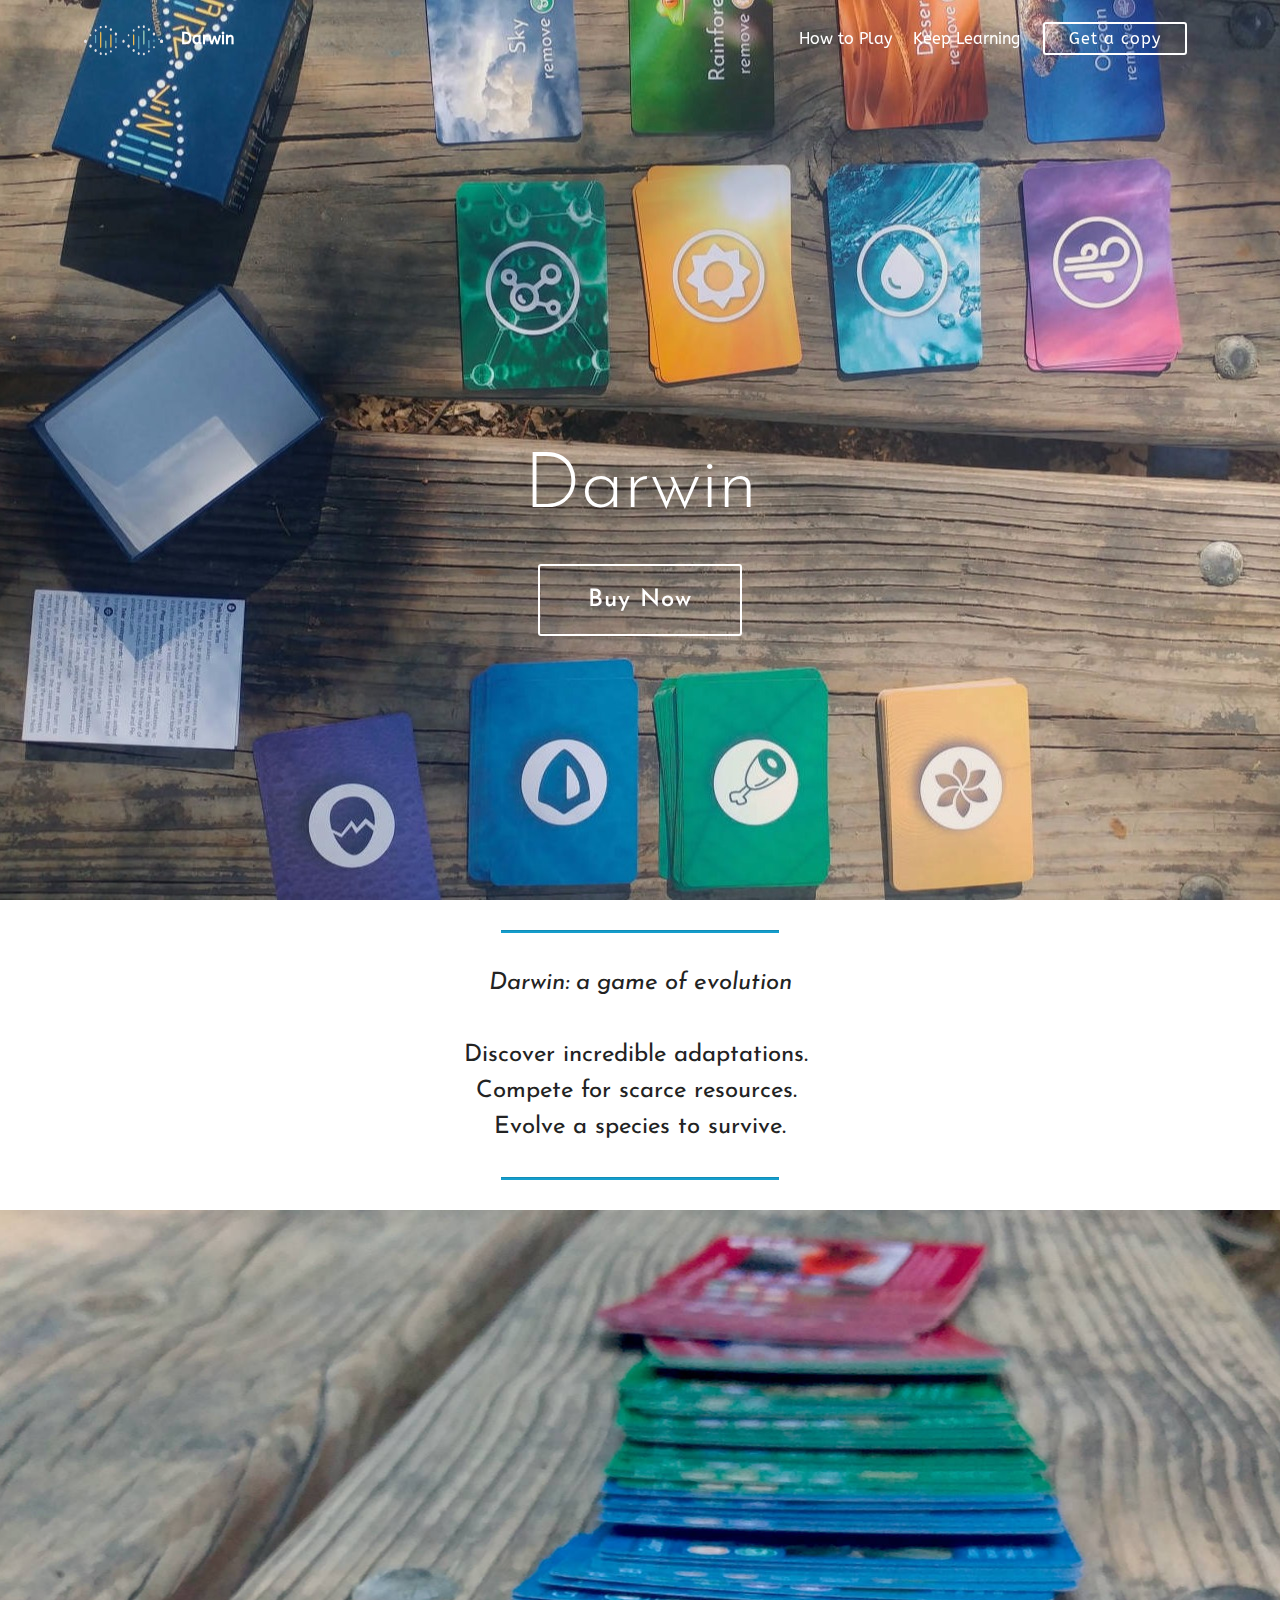
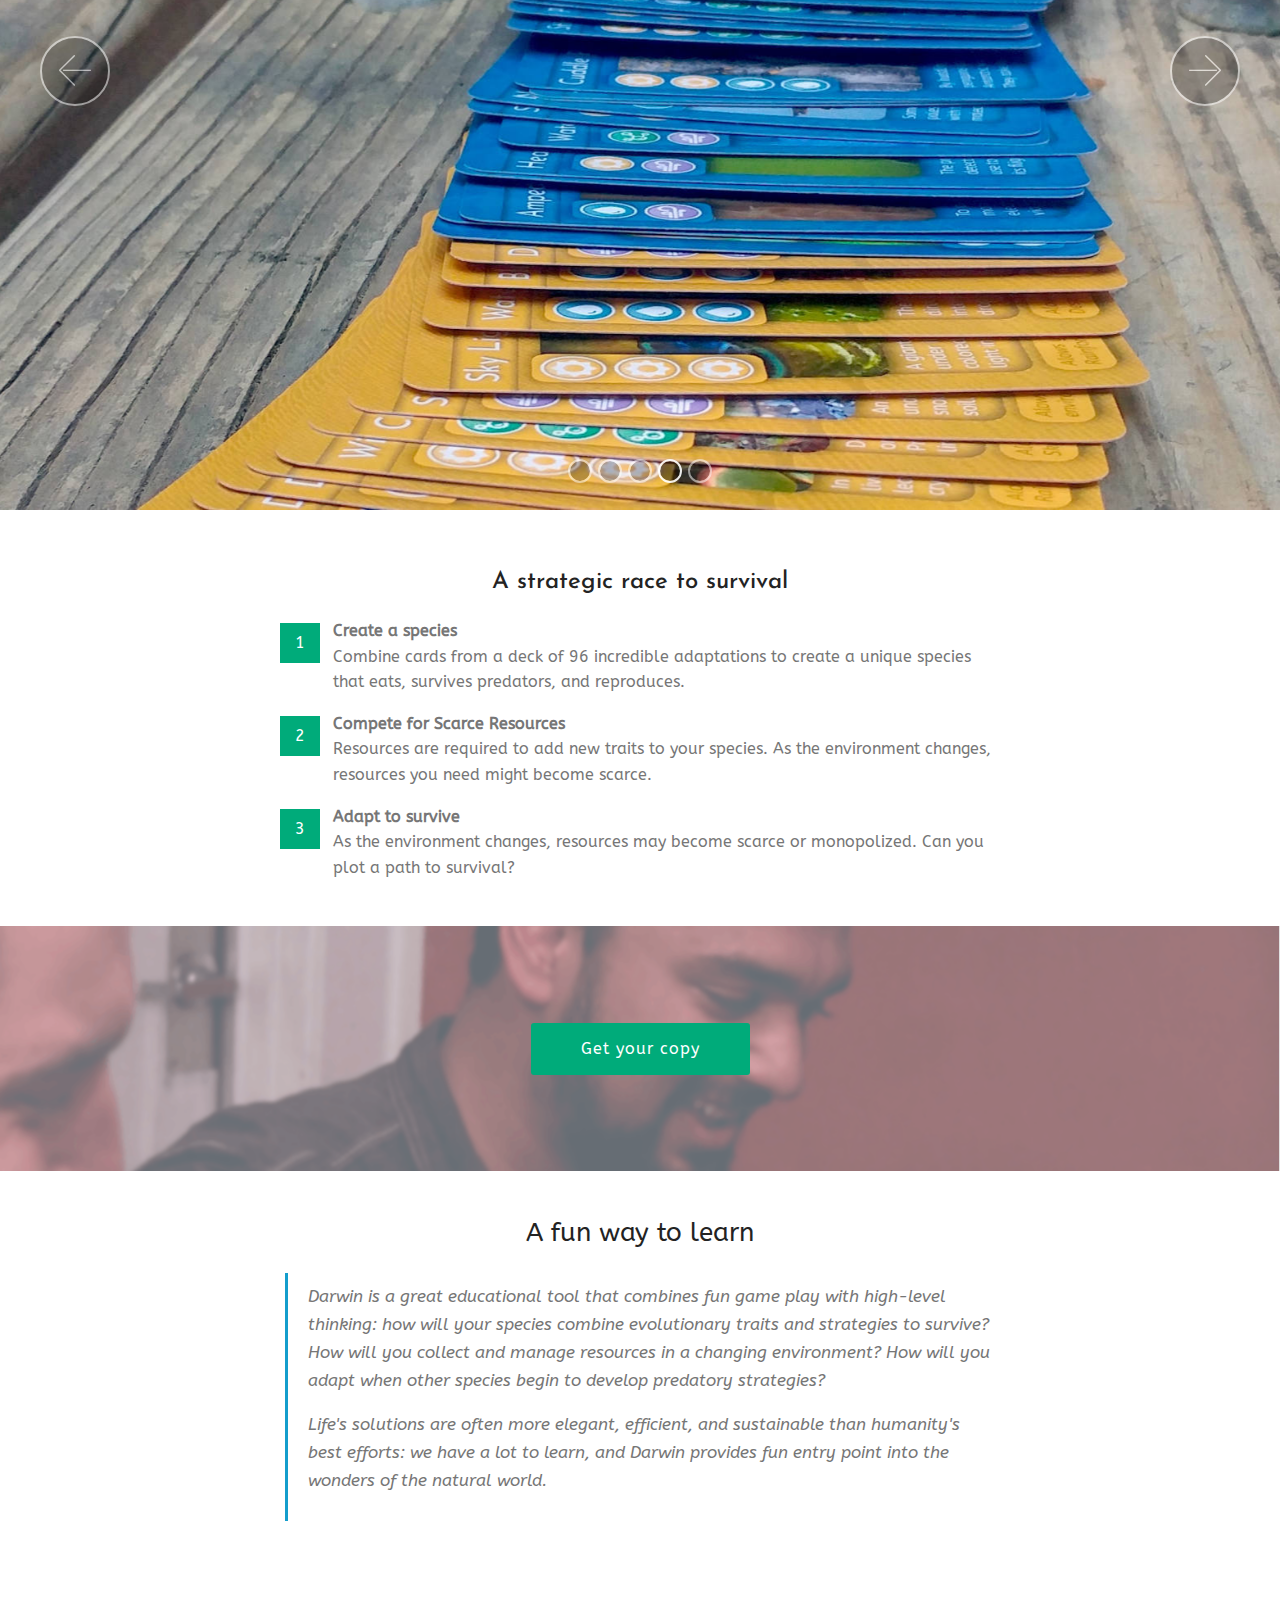
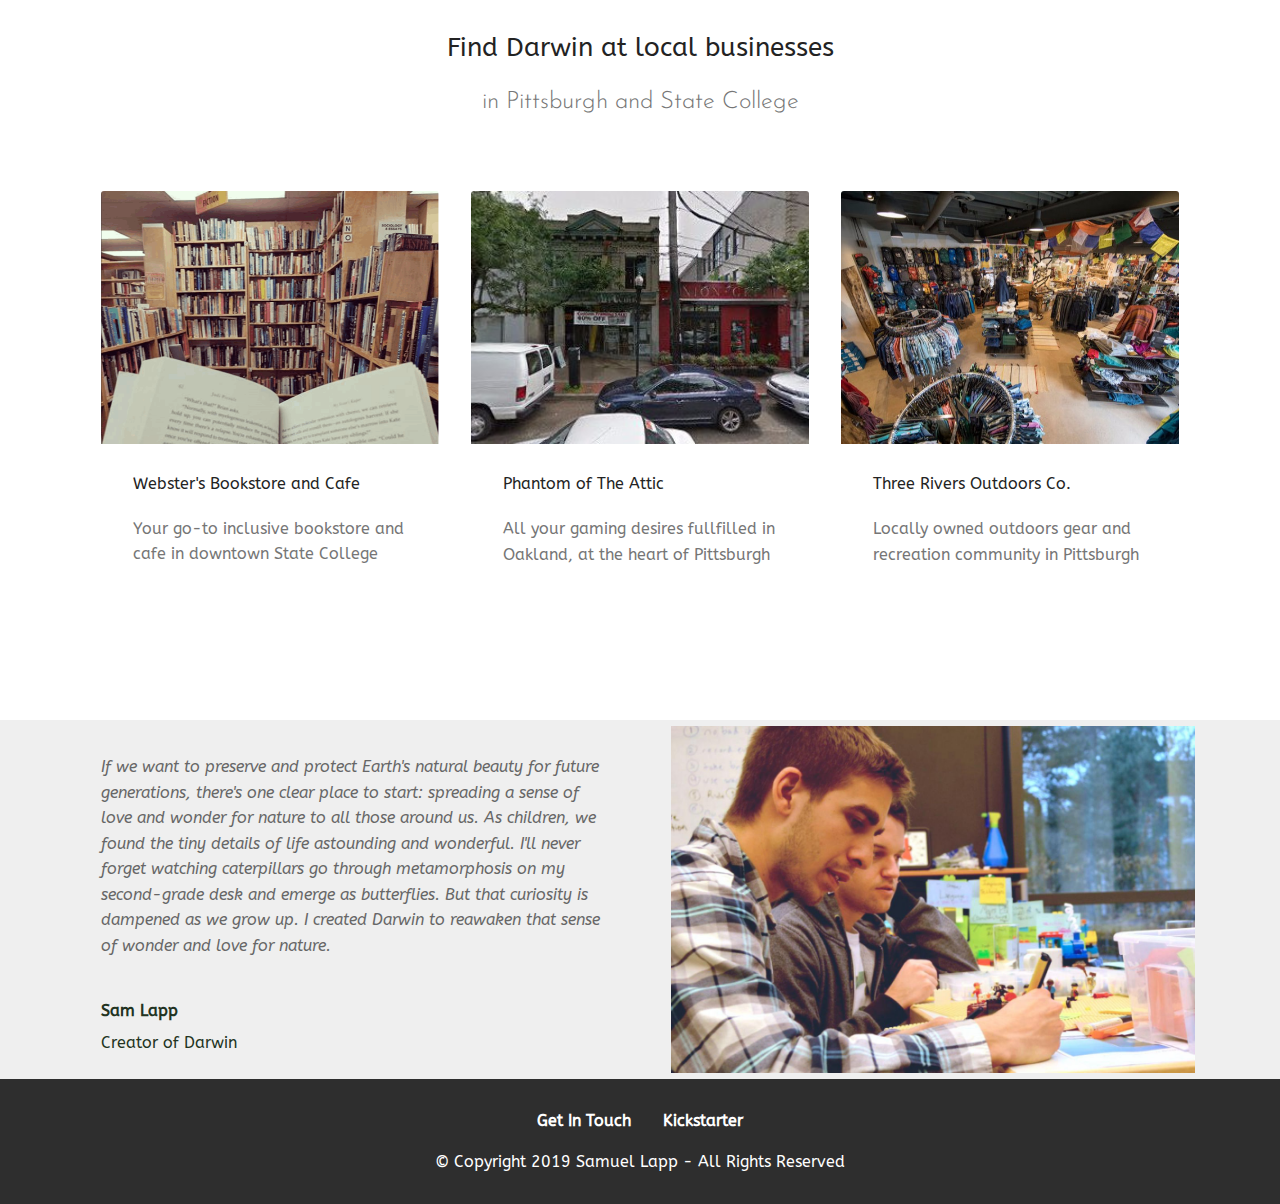
==== index.html @ a4b55a41 "first commit" ====
<!DOCTYPE html>
<html  >
<head>
  <!-- Site made with Mobirise Website Builder v4.10.10, https://mobirise.com -->
  <meta charset="UTF-8">
  <meta http-equiv="X-UA-Compatible" content="IE=edge">
  <meta name="generator" content="Mobirise v4.10.10, mobirise.com">
  <meta name="viewport" content="width=device-width, initial-scale=1, minimum-scale=1">
  <link rel="shortcut icon" href="assets/images/icon.svg" type="image/x-icon">
  <meta name="description" content="">
  
  <title>Home</title>
  <link rel="preload" as="style" href="assets/web/assets/mobirise-icons/mobirise-icons.css">
<link rel="stylesheet" href="assets/web/assets/mobirise-icons/mobirise-icons.css">
  <link rel="preload" as="style" href="assets/bootstrap/css/bootstrap.min.css">
<link rel="stylesheet" href="assets/bootstrap/css/bootstrap.min.css">
  <link rel="preload" as="style" href="assets/bootstrap/css/bootstrap-grid.min.css">
<link rel="stylesheet" href="assets/bootstrap/css/bootstrap-grid.min.css">
  <link rel="preload" as="style" href="assets/bootstrap/css/bootstrap-reboot.min.css">
<link rel="stylesheet" href="assets/bootstrap/css/bootstrap-reboot.min.css">
  <link rel="stylesheet" href="assets/socicon/css/styles.css">
  <link rel="stylesheet" href="assets/dropdown/css/style.css">
  <link rel="stylesheet" href="assets/tether/tether.min.css">
  <link rel="stylesheet" href="assets/theme/css/style.css">
  <link href="assets/fonts/style.css" rel="stylesheet">
  <link rel="preload" as="style" href="assets/mobirise/css/mbr-additional.css"><link rel="stylesheet" href="assets/mobirise/css/mbr-additional.css" type="text/css">
  
  
  
</head>
<body>
  <section class="menu cid-qTkzRZLJNu" once="menu" id="menu1-0">

    

    <nav class="navbar navbar-expand beta-menu navbar-dropdown align-items-center navbar-fixed-top navbar-toggleable-sm bg-color transparent">
        <button class="navbar-toggler navbar-toggler-right" type="button" data-toggle="collapse" data-target="#navbarSupportedContent" aria-controls="navbarSupportedContent" aria-expanded="false" aria-label="Toggle navigation">
            <div class="hamburger">
                <span></span>
                <span></span>
                <span></span>
                <span></span>
            </div>
        </button>
        <div class="menu-logo">
            <div class="navbar-brand">
                <span class="navbar-logo">
                    <a href="https://mobirise.com">
                         <img src="assets/images/icon.svg" alt="Mobirise" title="" style="height: 3.8rem;">
                    </a>
                </span>
                <span class="navbar-caption-wrap"><a class="navbar-caption text-white display-4" href="index.html">
                        Darwin</a></span>
            </div>
        </div>
        <div class="collapse navbar-collapse" id="navbarSupportedContent">
            <ul class="navbar-nav nav-dropdown" data-app-modern-menu="true"><li class="nav-item"><a class="nav-link link text-white display-4" href="page1.html">How to Play</a></li><li class="nav-item">
                    <a class="nav-link link text-white display-4" href="http://bit.ly/Darwin-Game-Sources" target="_blank">
                        
                        Keep Learning</a>
                </li></ul>
            <div class="navbar-buttons mbr-section-btn"><a class="btn btn-sm btn-white-outline display-4" href="https://www.etsy.com/listing/736410585/darwin-a-game-of-evolution?ref=shop_home_active_1" target="_blank">
                    Get a copy<br></a></div>
        </div>
    </nav>
</section>

<section class="engine"><a href="https://mobirise.info/f">simple web maker</a></section><section class="cid-qTkA127IK8 mbr-fullscreen mbr-parallax-background" id="header2-1">

    

    

    <div class="container align-center">
        <div class="row justify-content-md-center">
            <div class="mbr-white col-md-10">
                <h1 class="mbr-section-title mbr-bold pb-3 mbr-fonts-style display-1"><span style="font-weight: normal;"><br><br>Darwin</span><br></h1>
                
                
                <div class="mbr-section-btn"><a class="btn btn-md btn-white-outline display-5" href="https://www.etsy.com/listing/736410585/darwin-a-game-of-evolution?ga_order=most_relevant&ga_search_type=all&ga_view_type=gallery&ga_search_query=darwin+game&ref=sr_gallery-1-10&organic_search_click=1" target="_blank">Buy Now</a></div>
            </div>
        </div>
    </div>
    
</section>

<section class="mbr-section article content9 cid-rCab7Bx9Vc" id="content9-4">
    
     

    <div class="container">
        <div class="inner-container" style="width: 100%;">
            <hr class="line" style="width: 25%;">
            <div class="section-text align-center mbr-fonts-style display-5"><em>Darwin: a game of evolution</em><em><br></em><br>Discover incredible adaptations.&nbsp;<br>Compete for scarce resources.&nbsp;<br>Evolve a species to survive.<br></div>
            <hr class="line" style="width: 25%;">
        </div>
        </div>
</section>

<section class="carousel slide cid-rCab40o3jd" data-interval="false" id="slider1-3">

    

    <div class="full-screen"><div class="mbr-slider slide carousel" data-pause="true" data-keyboard="false" data-ride="carousel" data-interval="3000"><ol class="carousel-indicators"><li data-app-prevent-settings="" data-target="#slider1-3" data-slide-to="0"></li><li data-app-prevent-settings="" data-target="#slider1-3" data-slide-to="1"></li><li data-app-prevent-settings="" data-target="#slider1-3" data-slide-to="2"></li><li data-app-prevent-settings="" data-target="#slider1-3" class=" active" data-slide-to="3"></li><li data-app-prevent-settings="" data-target="#slider1-3" data-slide-to="4"></li></ol><div class="carousel-inner" role="listbox"><div class="carousel-item slider-fullscreen-image" data-bg-video-slide="false" style="background-image: url(assets/images/20190607-164548-2000x1125.jpg);"><div class="container container-slide"><div class="image_wrapper"><img src="assets/images/20190607-164548-2000x1125.jpg"><div class="carousel-caption justify-content-center"><div class="col-10 align-right"></div></div></div></div></div><div class="carousel-item slider-fullscreen-image" data-bg-video-slide="false" style="background-image: url(assets/images/editedbox-2000x1125.jpg);"><div class="container container-slide"><div class="image_wrapper"><img src="assets/images/editedbox-2000x1125.jpg"><div class="carousel-caption justify-content-center"><div class="col-10 align-right"></div></div></div></div></div><div class="carousel-item slider-fullscreen-image" data-bg-video-slide="false" style="background-image: url(assets/images/reversedtable-2000x1125.jpg);"><div class="container container-slide"><div class="image_wrapper"><img src="assets/images/reversedtable-2000x1125.jpg"><div class="carousel-caption justify-content-center"><div class="col-10 align-left"></div></div></div></div></div><div class="carousel-item slider-fullscreen-image active" data-bg-video-slide="false" style="background-image: url(assets/images/row-1-2000x1099.jpg);"><div class="container container-slide"><div class="image_wrapper"><img src="assets/images/row-1-2000x1099.jpg"><div class="carousel-caption justify-content-center"><div class="col-10 align-right"></div></div></div></div></div><div class="carousel-item slider-fullscreen-image" data-bg-video-slide="false" style="background-image: url(assets/images/reverstedresources-2000x1125.jpg);"><div class="container container-slide"><div class="image_wrapper"><img src="assets/images/reverstedresources-2000x1125.jpg"><div class="carousel-caption justify-content-center"><div class="col-10 align-center"></div></div></div></div></div></div><a data-app-prevent-settings="" class="carousel-control carousel-control-prev" role="button" data-slide="prev" href="#slider1-3"><span aria-hidden="true" class="mbri-left mbr-iconfont"></span><span class="sr-only">Previous</span></a><a data-app-prevent-settings="" class="carousel-control carousel-control-next" role="button" data-slide="next" href="#slider1-3"><span aria-hidden="true" class="mbri-right mbr-iconfont"></span><span class="sr-only">Next</span></a></div></div>

</section>

<section class="mbr-section content4 cid-rCbZUlKCmL" id="content4-g">

    

    <div class="container">
        <div class="media-container-row">
            <div class="title col-12 col-md-8">
                <h2 class="align-center pb-3 mbr-fonts-style display-5">
                    A strategic race to survival</h2>
                
                
            </div>
        </div>
    </div>
</section>

<section class="mbr-section article content11 cid-rCbXBTTZYj" id="content11-f">
     

    <div class="container">
        <div class="media-container-row">
            <div class="mbr-text counter-container col-12 col-md-8 mbr-fonts-style display-7">
                <ol>
                    <li><strong>Create a species<br></strong>Combine cards from a deck of 96 incredible adaptations to create a unique species that eats, survives predators, and reproduces.</li>
                    <li><strong>Compete for Scarce Resources <br></strong>Resources are required to add new traits to your species. As the environment changes, resources you need might become scarce.</li><li><strong>Adapt to survive<br></strong><span style="font-size: 1rem;">As the environment changes, resources may become scarce or monopolized. Can you plot a path to survival?&nbsp;</span></li>
                </ol>
            </div>
        </div>
    </div>
</section>

<section class="header1 cid-rCcc6chP6n" id="header1-p">

    

    <div class="mbr-overlay" style="opacity: 0.3; background-color: rgb(193, 193, 193);">
    </div>

    <div class="container">
        <div class="row justify-content-md-center">
            <div class="mbr-white col-md-10">
                
                
                
                <div class="mbr-section-btn align-center"><a class="btn btn-md btn-secondary display-4" href="https://www.etsy.com/listing/736410585/darwin-a-game-of-evolution?ref=shop_home_active_1" target="_blank">
                        Get your copy</a></div>
            </div>
        </div>
    </div>

</section>

<section class="header1 cid-rCafoJUZSZ" id="header16-b">

    

    

    <div class="container">
        <div class="row justify-content-md-center">
            <div class="col-md-10 align-center">
                
                <h3 class="mbr-section-subtitle mbr-light pb-3 mbr-fonts-style display-2">
                    A fun way to learn</h3>
                
                
            </div>
        </div>
    </div>

</section>

<section class="mbr-section article content1 cid-rCafkXPW0t" id="content2-a">

     

    <div class="container">
        <div class="media-container-row">
            <div class="mbr-text col-12 col-md-8 mbr-fonts-style display-7">
                <blockquote><p><span style="font-size: 1.09rem;">Darwin is a great educational tool that combines fun game play with high-level thinking: how will your species combine evolutionary traits and strategies to survive? How will you collect and manage resources in a changing environment? How will you adapt when other species begin to develop predatory strategies? </span></p><p><span style="font-size: 1.09rem;">Life's solutions are often more elegant, efficient, and sustainable than humanity's best efforts: we have a lot to learn, and Darwin provides fun entry point into the wonders of the natural world.</span><br></p></blockquote>
            </div>
        </div>
    </div>
</section>

<section class="features18 popup-btn-cards cid-rCbnbFlGf6" id="features18-d">

    

    
    <div class="container">
        <h2 class="mbr-section-title pb-3 align-center mbr-fonts-style display-2">
            Find Darwin at local businesses</h2>
        <h3 class="mbr-section-subtitle display-5 align-center mbr-fonts-style mbr-light">
            in Pittsburgh and State College</h3>
        <div class="media-container-row pt-5 ">
            <div class="card p-3 col-12 col-md-6 col-lg-4">
                <div class="card-wrapper ">
                    <div class="card-img">
                        <div class="mbr-overlay"></div>
                        <div class="mbr-section-btn text-center"><a href="https://www.webstersbooksandcafe.com/" class="btn btn-primary display-4" target="_blank">Visit Website</a></div>
                        <img src="assets/images/home-7-601x600.png" alt="Mobirise" title="">
                    </div>
                    <div class="card-box">
                        <h4 class="card-title mbr-fonts-style display-7">
                            Webster's Bookstore and Cafe</h4>
                        <p class="mbr-text mbr-fonts-style align-left display-7">Your go-to inclusive bookstore and cafe in downtown State College</p>
                    </div>
                </div>
            </div>
            <div class="card p-3 col-12 col-md-6 col-lg-4">
                <div class="card-wrapper">
                    <div class="card-img">
                        <div class="mbr-overlay"></div>
                        <div class="mbr-section-btn text-center"><a href="http://www.pota-oakland.com/" class="btn btn-primary display-4" target="_blank">Visit Website</a></div>
                        <img src="assets/images/cbk-408x240.jpeg" alt="Mobirise" title="">
                    </div>
                    <div class="card-box">
                        <h4 class="card-title mbr-fonts-style display-7">
                            Phantom of The Attic</h4>
                        <p class="mbr-text mbr-fonts-style display-7">All your gaming desires fullfilled in Oakland, at the heart of Pittsburgh</p>
                    </div>
                </div>
            </div>

            <div class="card p-3 col-12 col-md-6 col-lg-4">
                <div class="card-wrapper">
                    <div class="card-img">
                        <div class="mbr-overlay"></div>
                        <div class="mbr-section-btn text-center"><a href="https://3riversoutdoor.com/" class="btn btn-primary display-4" target="_blank">Visit Website</a></div>
                        <img src="assets/images/3riversoutdoorco-oct.2018-12-676x451.jpeg" alt="Mobirise" title="">
                    </div>
                    <div class="card-box">
                        <h4 class="card-title mbr-fonts-style display-7">Three Rivers Outdoors Co.</h4>
                        <p class="mbr-text mbr-fonts-style display-7">
                            Locally owned outdoors gear and recreation community in Pittsburgh</p>
                    </div>
                </div>
            </div>

            
        </div>
    </div>
</section>

<section class="testimonials3 cid-rCabqYJWzo" id="testimonials3-5">

    

    

    <div class="container">
        <div class="media-container-row">
            <div class="media-content px-3 align-self-center mbr-white py-2">
                <p class="mbr-text testimonial-text mbr-fonts-style display-7"><br>If we want to preserve and protect Earth's natural beauty for future generations, there's one clear place to start: spreading a sense of love and wonder for nature to all those around us. As children, we found the tiny details of life astounding and wonderful. I'll never forget watching caterpillars go through metamorphosis on my second-grade desk and emerge as butterflies. But that curiosity is dampened as we grow up. I created Darwin to reawaken that sense of wonder and love for nature.</p>
                <p class="mbr-author-name pt-4 mb-2 mbr-fonts-style display-7">
                   Sam Lapp</p>
                <p class="mbr-author-desc mbr-fonts-style display-7">Creator of Darwin</p>
            </div>

            <div class="mbr-figure pl-lg-5" style="width: 105%;">
              <img src="assets/images/sam2-dt-week-1-1162x770.jpg" alt="" title="">
            </div>
        </div>
    </div>
</section>

<section once="footers" class="cid-rCcgp7VSJg" id="footer7-s">

    

    

    <div class="container">
        <div class="media-container-row align-center mbr-white">
            <div class="row row-links">
                <ul class="foot-menu">
                    
                    
                    
                    
                    
                <li class="foot-menu-item mbr-fonts-style display-7"><a href="mailto:sammlapp@gmail.com" class="text-white"><strong>Get In Touch</strong></a></li><li class="foot-menu-item mbr-fonts-style display-7">
                        <em><a class="text-white mbr-bold" href="http://bit.ly/darwin-game" target="_blank">Kickstarter</a> 
                    </em></li></ul>
            </div>
            
            <div class="row row-copirayt">
                <p class="mbr-text mb-0 mbr-fonts-style mbr-white align-center display-7">© Copyright 2019 Samuel Lapp - All Rights Reserved</p>
            </div>
        </div>
    </div>
</section>


  <script src="assets/web/assets/jquery/jquery.min.js"></script>
  <script src="assets/popper/popper.min.js"></script>
  <script src="assets/bootstrap/js/bootstrap.min.js"></script>
  <script async src="assets/smoothscroll/smooth-scroll.js"></script>
  <script async src="assets/dropdown/js/nav-dropdown.js"></script>
  <script async src="assets/dropdown/js/navbar-dropdown.js"></script>
  <script async src="assets/touchswipe/jquery.touch-swipe.min.js"></script>
  <script async src="assets/tether/tether.min.js"></script>
  <script async src="assets/ytplayer/jquery.mb.ytplayer.min.js"></script>
  <script async src="assets/vimeoplayer/jquery.mb.vimeo_player.js"></script>
  <script async src="assets/mbr-popup-btns/mbr-popup-btns.js"></script>
  <script async src="assets/bootstrapcarouselswipe/bootstrap-carousel-swipe.js"></script>
  <script async src="assets/parallax/jarallax.min.js"></script>
  <script async src="assets/theme/js/script.js"></script>
  <script async src="assets/slidervideo/script.js"></script>
  
  
</body>
</html>
---- assets/web/assets/mobirise-icons/mobirise-icons.css ----
@font-face {
  font-family: 'MobiriseIcons';
  src:  url('mobirise-icons.eot?spat4u');
  src:  url('mobirise-icons.eot?spat4u#iefix') format('embedded-opentype'),
    url('mobirise-icons.ttf?spat4u') format('truetype'),
    url('mobirise-icons.woff?spat4u') format('woff'),
    url('mobirise-icons.svg?spat4u#MobiriseIcons') format('svg');
  font-weight: normal;
  font-style: normal;
  font-display: swap;
}

[class^="mbri-"], [class*=" mbri-"] {
  /* use !important to prevent issues with browser extensions that change fonts */
  font-family: MobiriseIcons !important;
  speak: none;
  font-style: normal;
  font-weight: normal;
  font-variant: normal;
  text-transform: none;
  line-height: 1;

  /* Better Font Rendering =========== */
  -webkit-font-smoothing: antialiased;
  -moz-osx-font-smoothing: grayscale;
}

.mbri-add-submenu:before {
  content: "\e900";
}
.mbri-alert:before {
  content: "\e901";
}
.mbri-align-center:before {
  content: "\e902";
}
.mbri-align-justify:before {
  content: "\e903";
}
.mbri-align-left:before {
  content: "\e904";
}
.mbri-align-right:before {
  content: "\e905";
}
.mbri-android:before {
  content: "\e906";
}
.mbri-apple:before {
  content: "\e907";
}
.mbri-arrow-down:before {
  content: "\e908";
}
.mbri-arrow-next:before {
  content: "\e909";
}
.mbri-arrow-prev:before {
  content: "\e90a";
}
.mbri-arrow-up:before {
  content: "\e90b";
}
.mbri-bold:before {
  content: "\e90c";
}
.mbri-bookmark:before {
  content: "\e90d";
}
.mbri-bootstrap:before {
  content: "\e90e";
}
.mbri-briefcase:before {
  content: "\e90f";
}
.mbri-browse:before {
  content: "\e910";
}
.mbri-bulleted-list:before {
  content: "\e911";
}
.mbri-calendar:before {
  content: "\e912";
}
.mbri-camera:before {
  content: "\e913";
}
.mbri-cart-add:before {
  content: "\e914";
}
.mbri-cart-full:before {
  content: "\e915";
}
.mbri-cash:before {
  content: "\e916";
}
.mbri-change-style:before {
  content: "\e917";
}
.mbri-chat:before {
  content: "\e918";
}
.mbri-clock:before {
  content: "\e919";
}
.mbri-close:before {
  content: "\e91a";
}
.mbri-cloud:before {
  content: "\e91b";
}
.mbri-code:before {
  content: "\e91c";
}
.mbri-contact-form:before {
  content: "\e91d";
}
.mbri-credit-card:before {
  content: "\e91e";
}
.mbri-cursor-click:before {
  content: "\e91f";
}
.mbri-cust-feedback:before {
  content: "\e920";
}
.mbri-database:before {
  content: "\e921";
}
.mbri-delivery:before {
  content: "\e922";
}
.mbri-desktop:before {
  content: "\e923";
}
.mbri-devices:before {
  content: "\e924";
}
.mbri-down:before {
  content: "\e925";
}
.mbri-download:before {
  content: "\e989";
}
.mbri-drag-n-drop:before {
  content: "\e927";
}
.mbri-drag-n-drop2:before {
  content: "\e928";
}
.mbri-edit:before {
  content: "\e929";
}
.mbri-edit2:before {
  content: "\e92a";
}
.mbri-error:before {
  content: "\e92b";
}
.mbri-extension:before {
  content: "\e92c";
}
.mbri-features:before {
  content: "\e92d";
}
.mbri-file:before {
  content: "\e92e";
}
.mbri-flag:before {
  content: "\e92f";
}
.mbri-folder:before {
  content: "\e930";
}
.mbri-gift:before {
  content: "\e931";
}
.mbri-github:before {
  content: "\e932";
}
.mbri-globe:before {
  content: "\e933";
}
.mbri-globe-2:before {
  content: "\e934";
}
.mbri-growing-chart:before {
  content: "\e935";
}
.mbri-hearth:before {
  content: "\e936";
}
.mbri-help:before {
  content: "\e937";
}
.mbri-home:before {
  content: "\e938";
}
.mbri-hot-cup:before {
  content: "\e939";
}
.mbri-idea:before {
  content: "\e93a";
}
.mbri-image-gallery:before {
  content: "\e93b";
}
.mbri-image-slider:before {
  content: "\e93c";
}
.mbri-info:before {
  content: "\e93d";
}
.mbri-italic:before {
  content: "\e93e";
}
.mbri-key:before {
  content: "\e93f";
}
.mbri-laptop:before {
  content: "\e940";
}
.mbri-layers:before {
  content: "\e941";
}
.mbri-left-right:before {
  content: "\e942";
}
.mbri-left:before {
  content: "\e943";
}
.mbri-letter:before {
  content: "\e944";
}
.mbri-like:before {
  content: "\e945";
}
.mbri-link:before {
  content: "\e946";
}
.mbri-lock:before {
  content: "\e947";
}
.mbri-login:before {
  content: "\e948";
}
.mbri-logout:before {
  content: "\e949";
}
.mbri-magic-stick:before {
  content: "\e94a";
}
.mbri-map-pin:before {
  content: "\e94b";
}
.mbri-menu:before {
  content: "\e94c";
}
.mbri-mobile:before {
  content: "\e94d";
}
.mbri-mobile2:before {
  content: "\e94e";
}
.mbri-mobirise:before {
  content: "\e94f";
}
.mbri-more-horizontal:before {
  content: "\e950";
}
.mbri-more-vertical:before {
  content: "\e951";
}
.mbri-music:before {
  content: "\e952";
}
.mbri-new-file:before {
  content: "\e953";
}
.mbri-numbered-list:before {
  content: "\e954";
}
.mbri-opened-folder:before {
  content: "\e955";
}
.mbri-pages:before {
  content: "\e956";
}
.mbri-paper-plane:before {
  content: "\e957";
}
.mbri-paperclip:before {
  content: "\e958";
}
.mbri-photo:before {
  content: "\e959";
}
.mbri-photos:before {
  content: "\e95a";
}
.mbri-pin:before {
  content: "\e95b";
}
.mbri-play:before {
  content: "\e95c";
}
.mbri-plus:before {
  content: "\e95d";
}
.mbri-preview:before {
  content: "\e95e";
}
.mbri-print:before {
  content: "\e95f";
}
.mbri-protect:before {
  content: "\e960";
}
.mbri-question:before {
  content: "\e961";
}
.mbri-quote-left:before {
  content: "\e962";
}
.mbri-quote-right:before {
  content: "\e963";
}
.mbri-refresh:before {
  content: "\e964";
}
.mbri-responsive:before {
  content: "\e965";
}
.mbri-right:before {
  content: "\e966";
}
.mbri-rocket:before {
  content: "\e967";
}
.mbri-sad-face:before {
  content: "\e968";
}
.mbri-sale:before {
  content: "\e969";
}
.mbri-save:before {
  content: "\e96a";
}
.mbri-search:before {
  content: "\e96b";
}
.mbri-setting:before {
  content: "\e96c";
}
.mbri-setting2:before {
  content: "\e96d";
}
.mbri-setting3:before {
  content: "\e96e";
}
.mbri-share:before {
  content: "\e96f";
}
.mbri-shopping-bag:before {
  content: "\e970";
}
.mbri-shopping-basket:before {
  content: "\e971";
}
.mbri-shopping-cart:before {
  content: "\e972";
}
.mbri-sites:before {
  content: "\e973";
}
.mbri-smile-face:before {
  content: "\e974";
}
.mbri-speed:before {
  content: "\e975";
}
.mbri-star:before {
  content: "\e976";
}
.mbri-success:before {
  content: "\e977";
}
.mbri-sun:before {
  content: "\e978";
}
.mbri-sun2:before {
  content: "\e979";
}
.mbri-tablet:before {
  content: "\e97a";
}
.mbri-tablet-vertical:before {
  content: "\e97b";
}
.mbri-target:before {
  content: "\e97c";
}
.mbri-timer:before {
  content: "\e97d";
}
.mbri-to-ftp:before {
  content: "\e97e";
}
.mbri-to-local-drive:before {
  content: "\e97f";
}
.mbri-touch-swipe:before {
  content: "\e980";
}
.mbri-touch:before {
  content: "\e981";
}
.mbri-trash:before {
  content: "\e982";
}
.mbri-underline:before {
  content: "\e983";
}
.mbri-unlink:before {
  content: "\e984";
}
.mbri-unlock:before {
  content: "\e985";
}
.mbri-up-down:before {
  content: "\e986";
}
.mbri-up:before {
  content: "\e987";
}
.mbri-update:before {
  content: "\e988";
}
.mbri-upload:before {
 content: "\e926"; 
}
.mbri-user:before {
  content: "\e98a";
}
.mbri-user2:before {
  content: "\e98b";
}
.mbri-users:before {
  content: "\e98c";
}
.mbri-video:before {
  content: "\e98d";
}
.mbri-video-play:before {
  content: "\e98e";
}
.mbri-watch:before {
  content: "\e98f";
}
.mbri-website-theme:before {
  content: "\e990";
}
.mbri-wifi:before {
  content: "\e991";
}
.mbri-windows:before {
  content: "\e992";
}
.mbri-zoom-out:before {
  content: "\e993";
}
.mbri-redo:before {
  content: "\e994";
}
.mbri-undo:before {
  content: "\e995";
}
---- assets/web/assets/mobirise-icons/mobirise-icons.css ----
@font-face {
  font-family: 'MobiriseIcons';
  src:  url('mobirise-icons.eot?spat4u');
  src:  url('mobirise-icons.eot?spat4u#iefix') format('embedded-opentype'),
    url('mobirise-icons.ttf?spat4u') format('truetype'),
    url('mobirise-icons.woff?spat4u') format('woff'),
    url('mobirise-icons.svg?spat4u#MobiriseIcons') format('svg');
  font-weight: normal;
  font-style: normal;
  font-display: swap;
}

[class^="mbri-"], [class*=" mbri-"] {
  /* use !important to prevent issues with browser extensions that change fonts */
  font-family: MobiriseIcons !important;
  speak: none;
  font-style: normal;
  font-weight: normal;
  font-variant: normal;
  text-transform: none;
  line-height: 1;

  /* Better Font Rendering =========== */
  -webkit-font-smoothing: antialiased;
  -moz-osx-font-smoothing: grayscale;
}

.mbri-add-submenu:before {
  content: "\e900";
}
.mbri-alert:before {
  content: "\e901";
}
.mbri-align-center:before {
  content: "\e902";
}
.mbri-align-justify:before {
  content: "\e903";
}
.mbri-align-left:before {
  content: "\e904";
}
.mbri-align-right:before {
  content: "\e905";
}
.mbri-android:before {
  content: "\e906";
}
.mbri-apple:before {
  content: "\e907";
}
.mbri-arrow-down:before {
  content: "\e908";
}
.mbri-arrow-next:before {
  content: "\e909";
}
.mbri-arrow-prev:before {
  content: "\e90a";
}
.mbri-arrow-up:before {
  content: "\e90b";
}
.mbri-bold:before {
  content: "\e90c";
}
.mbri-bookmark:before {
  content: "\e90d";
}
.mbri-bootstrap:before {
  content: "\e90e";
}
.mbri-briefcase:before {
  content: "\e90f";
}
.mbri-browse:before {
  content: "\e910";
}
.mbri-bulleted-list:before {
  content: "\e911";
}
.mbri-calendar:before {
  content: "\e912";
}
.mbri-camera:before {
  content: "\e913";
}
.mbri-cart-add:before {
  content: "\e914";
}
.mbri-cart-full:before {
  content: "\e915";
}
.mbri-cash:before {
  content: "\e916";
}
.mbri-change-style:before {
  content: "\e917";
}
.mbri-chat:before {
  content: "\e918";
}
.mbri-clock:before {
  content: "\e919";
}
.mbri-close:before {
  content: "\e91a";
}
.mbri-cloud:before {
  content: "\e91b";
}
.mbri-code:before {
  content: "\e91c";
}
.mbri-contact-form:before {
  content: "\e91d";
}
.mbri-credit-card:before {
  content: "\e91e";
}
.mbri-cursor-click:before {
  content: "\e91f";
}
.mbri-cust-feedback:before {
  content: "\e920";
}
.mbri-database:before {
  content: "\e921";
}
.mbri-delivery:before {
  content: "\e922";
}
.mbri-desktop:before {
  content: "\e923";
}
.mbri-devices:before {
  content: "\e924";
}
.mbri-down:before {
  content: "\e925";
}
.mbri-download:before {
  content: "\e989";
}
.mbri-drag-n-drop:before {
  content: "\e927";
}
.mbri-drag-n-drop2:before {
  content: "\e928";
}
.mbri-edit:before {
  content: "\e929";
}
.mbri-edit2:before {
  content: "\e92a";
}
.mbri-error:before {
  content: "\e92b";
}
.mbri-extension:before {
  content: "\e92c";
}
.mbri-features:before {
  content: "\e92d";
}
.mbri-file:before {
  content: "\e92e";
}
.mbri-flag:before {
  content: "\e92f";
}
.mbri-folder:before {
  content: "\e930";
}
.mbri-gift:before {
  content: "\e931";
}
.mbri-github:before {
  content: "\e932";
}
.mbri-globe:before {
  content: "\e933";
}
.mbri-globe-2:before {
  content: "\e934";
}
.mbri-growing-chart:before {
  content: "\e935";
}
.mbri-hearth:before {
  content: "\e936";
}
.mbri-help:before {
  content: "\e937";
}
.mbri-home:before {
  content: "\e938";
}
.mbri-hot-cup:before {
  content: "\e939";
}
.mbri-idea:before {
  content: "\e93a";
}
.mbri-image-gallery:before {
  content: "\e93b";
}
.mbri-image-slider:before {
  content: "\e93c";
}
.mbri-info:before {
  content: "\e93d";
}
.mbri-italic:before {
  content: "\e93e";
}
.mbri-key:before {
  content: "\e93f";
}
.mbri-laptop:before {
  content: "\e940";
}
.mbri-layers:before {
  content: "\e941";
}
.mbri-left-right:before {
  content: "\e942";
}
.mbri-left:before {
  content: "\e943";
}
.mbri-letter:before {
  content: "\e944";
}
.mbri-like:before {
  content: "\e945";
}
.mbri-link:before {
  content: "\e946";
}
.mbri-lock:before {
  content: "\e947";
}
.mbri-login:before {
  content: "\e948";
}
.mbri-logout:before {
  content: "\e949";
}
.mbri-magic-stick:before {
  content: "\e94a";
}
.mbri-map-pin:before {
  content: "\e94b";
}
.mbri-menu:before {
  content: "\e94c";
}
.mbri-mobile:before {
  content: "\e94d";
}
.mbri-mobile2:before {
  content: "\e94e";
}
.mbri-mobirise:before {
  content: "\e94f";
}
.mbri-more-horizontal:before {
  content: "\e950";
}
.mbri-more-vertical:before {
  content: "\e951";
}
.mbri-music:before {
  content: "\e952";
}
.mbri-new-file:before {
  content: "\e953";
}
.mbri-numbered-list:before {
  content: "\e954";
}
.mbri-opened-folder:before {
  content: "\e955";
}
.mbri-pages:before {
  content: "\e956";
}
.mbri-paper-plane:before {
  content: "\e957";
}
.mbri-paperclip:before {
  content: "\e958";
}
.mbri-photo:before {
  content: "\e959";
}
.mbri-photos:before {
  content: "\e95a";
}
.mbri-pin:before {
  content: "\e95b";
}
.mbri-play:before {
  content: "\e95c";
}
.mbri-plus:before {
  content: "\e95d";
}
.mbri-preview:before {
  content: "\e95e";
}
.mbri-print:before {
  content: "\e95f";
}
.mbri-protect:before {
  content: "\e960";
}
.mbri-question:before {
  content: "\e961";
}
.mbri-quote-left:before {
  content: "\e962";
}
.mbri-quote-right:before {
  content: "\e963";
}
.mbri-refresh:before {
  content: "\e964";
}
.mbri-responsive:before {
  content: "\e965";
}
.mbri-right:before {
  content: "\e966";
}
.mbri-rocket:before {
  content: "\e967";
}
.mbri-sad-face:before {
  content: "\e968";
}
.mbri-sale:before {
  content: "\e969";
}
.mbri-save:before {
  content: "\e96a";
}
.mbri-search:before {
  content: "\e96b";
}
.mbri-setting:before {
  content: "\e96c";
}
.mbri-setting2:before {
  content: "\e96d";
}
.mbri-setting3:before {
  content: "\e96e";
}
.mbri-share:before {
  content: "\e96f";
}
.mbri-shopping-bag:before {
  content: "\e970";
}
.mbri-shopping-basket:before {
  content: "\e971";
}
.mbri-shopping-cart:before {
  content: "\e972";
}
.mbri-sites:before {
  content: "\e973";
}
.mbri-smile-face:before {
  content: "\e974";
}
.mbri-speed:before {
  content: "\e975";
}
.mbri-star:before {
  content: "\e976";
}
.mbri-success:before {
  content: "\e977";
}
.mbri-sun:before {
  content: "\e978";
}
.mbri-sun2:before {
  content: "\e979";
}
.mbri-tablet:before {
  content: "\e97a";
}
.mbri-tablet-vertical:before {
  content: "\e97b";
}
.mbri-target:before {
  content: "\e97c";
}
.mbri-timer:before {
  content: "\e97d";
}
.mbri-to-ftp:before {
  content: "\e97e";
}
.mbri-to-local-drive:before {
  content: "\e97f";
}
.mbri-touch-swipe:before {
  content: "\e980";
}
.mbri-touch:before {
  content: "\e981";
}
.mbri-trash:before {
  content: "\e982";
}
.mbri-underline:before {
  content: "\e983";
}
.mbri-unlink:before {
  content: "\e984";
}
.mbri-unlock:before {
  content: "\e985";
}
.mbri-up-down:before {
  content: "\e986";
}
.mbri-up:before {
  content: "\e987";
}
.mbri-update:before {
  content: "\e988";
}
.mbri-upload:before {
 content: "\e926"; 
}
.mbri-user:before {
  content: "\e98a";
}
.mbri-user2:before {
  content: "\e98b";
}
.mbri-users:before {
  content: "\e98c";
}
.mbri-video:before {
  content: "\e98d";
}
.mbri-video-play:before {
  content: "\e98e";
}
.mbri-watch:before {
  content: "\e98f";
}
.mbri-website-theme:before {
  content: "\e990";
}
.mbri-wifi:before {
  content: "\e991";
}
.mbri-windows:before {
  content: "\e992";
}
.mbri-zoom-out:before {
  content: "\e993";
}
.mbri-redo:before {
  content: "\e994";
}
.mbri-undo:before {
  content: "\e995";
}
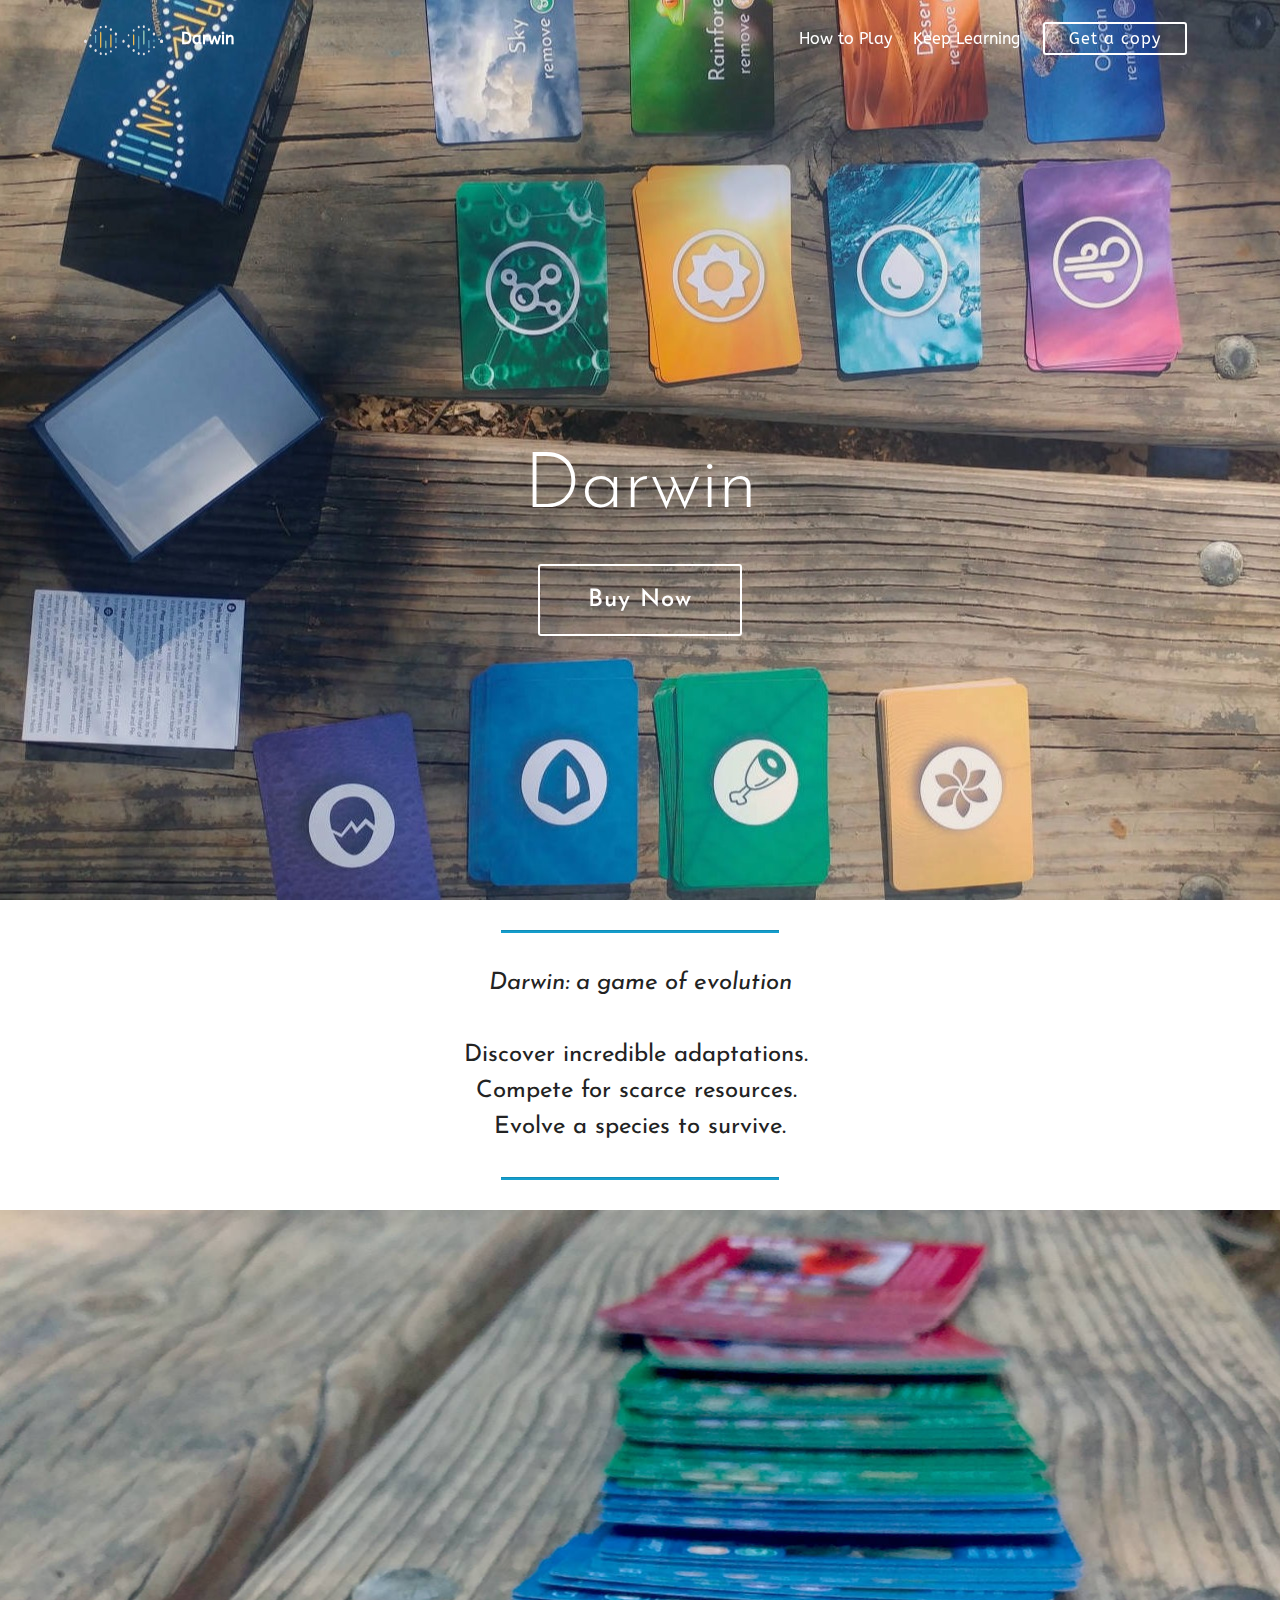
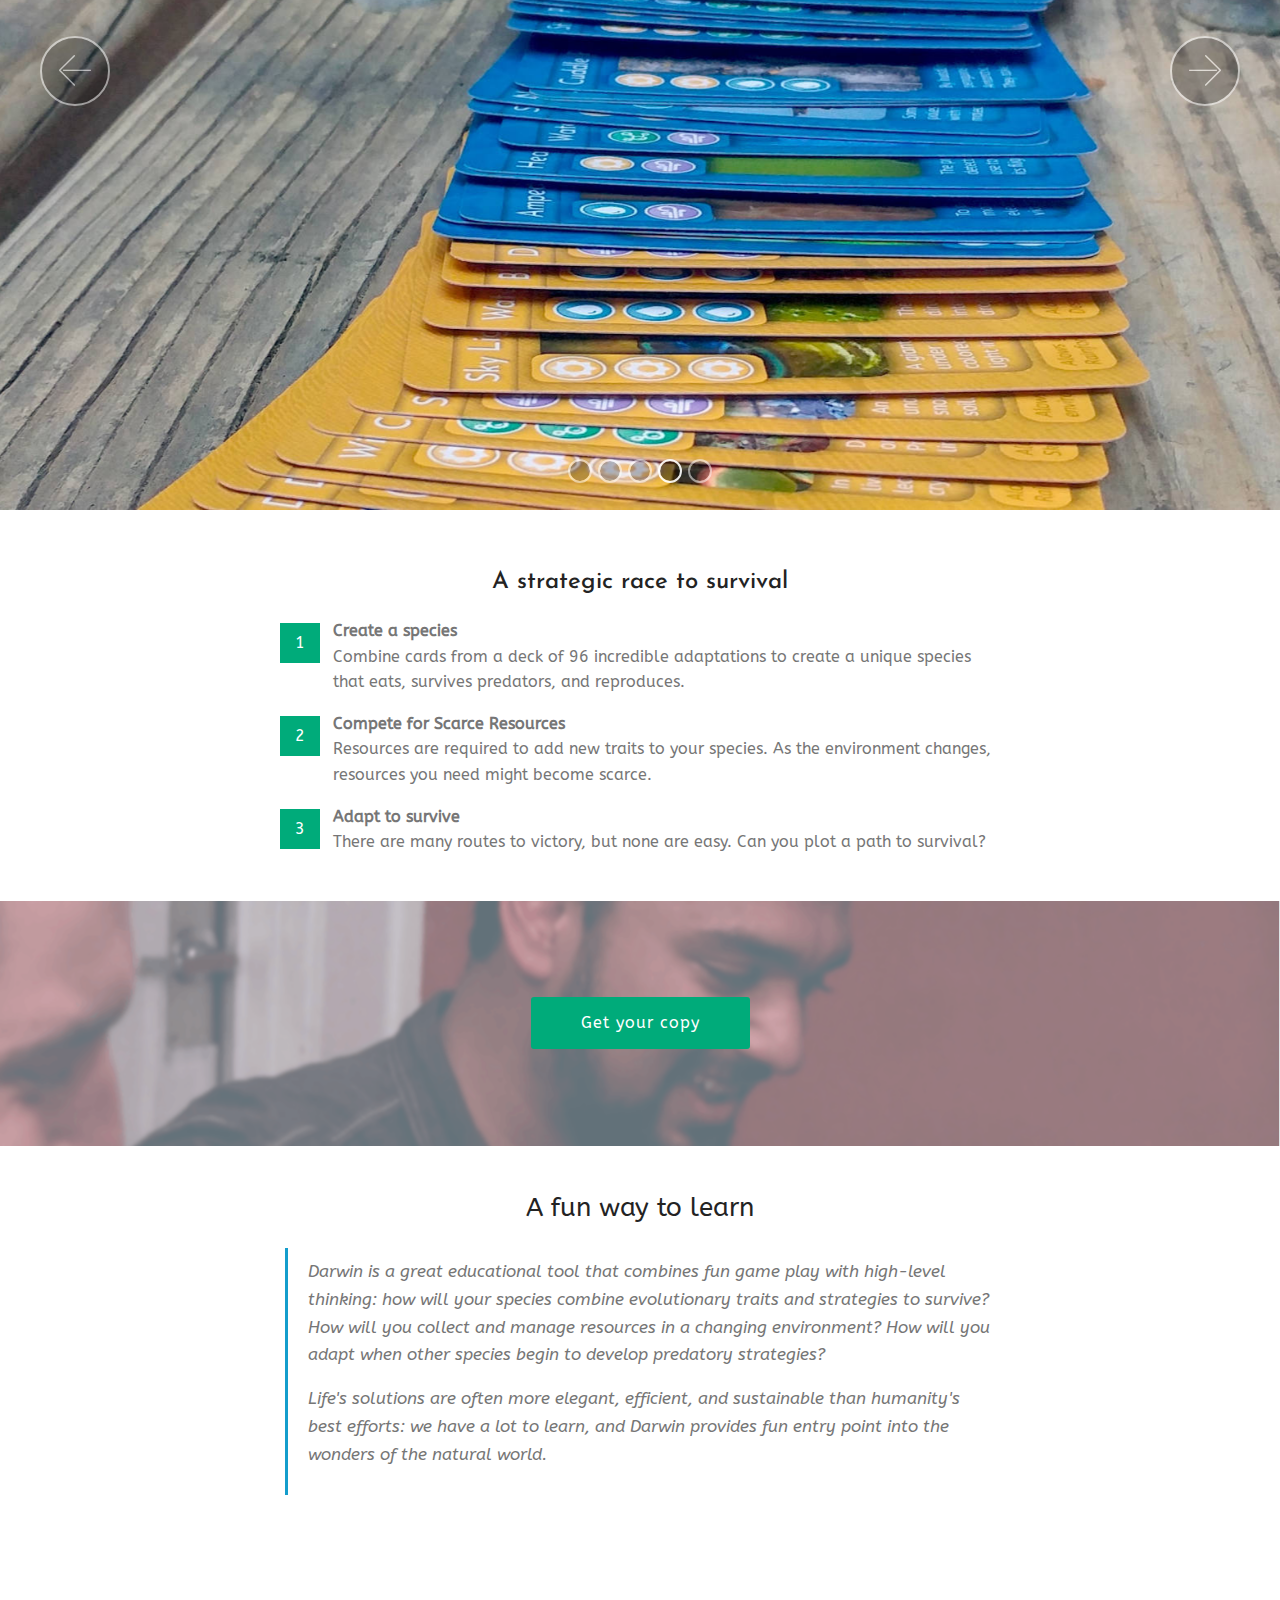
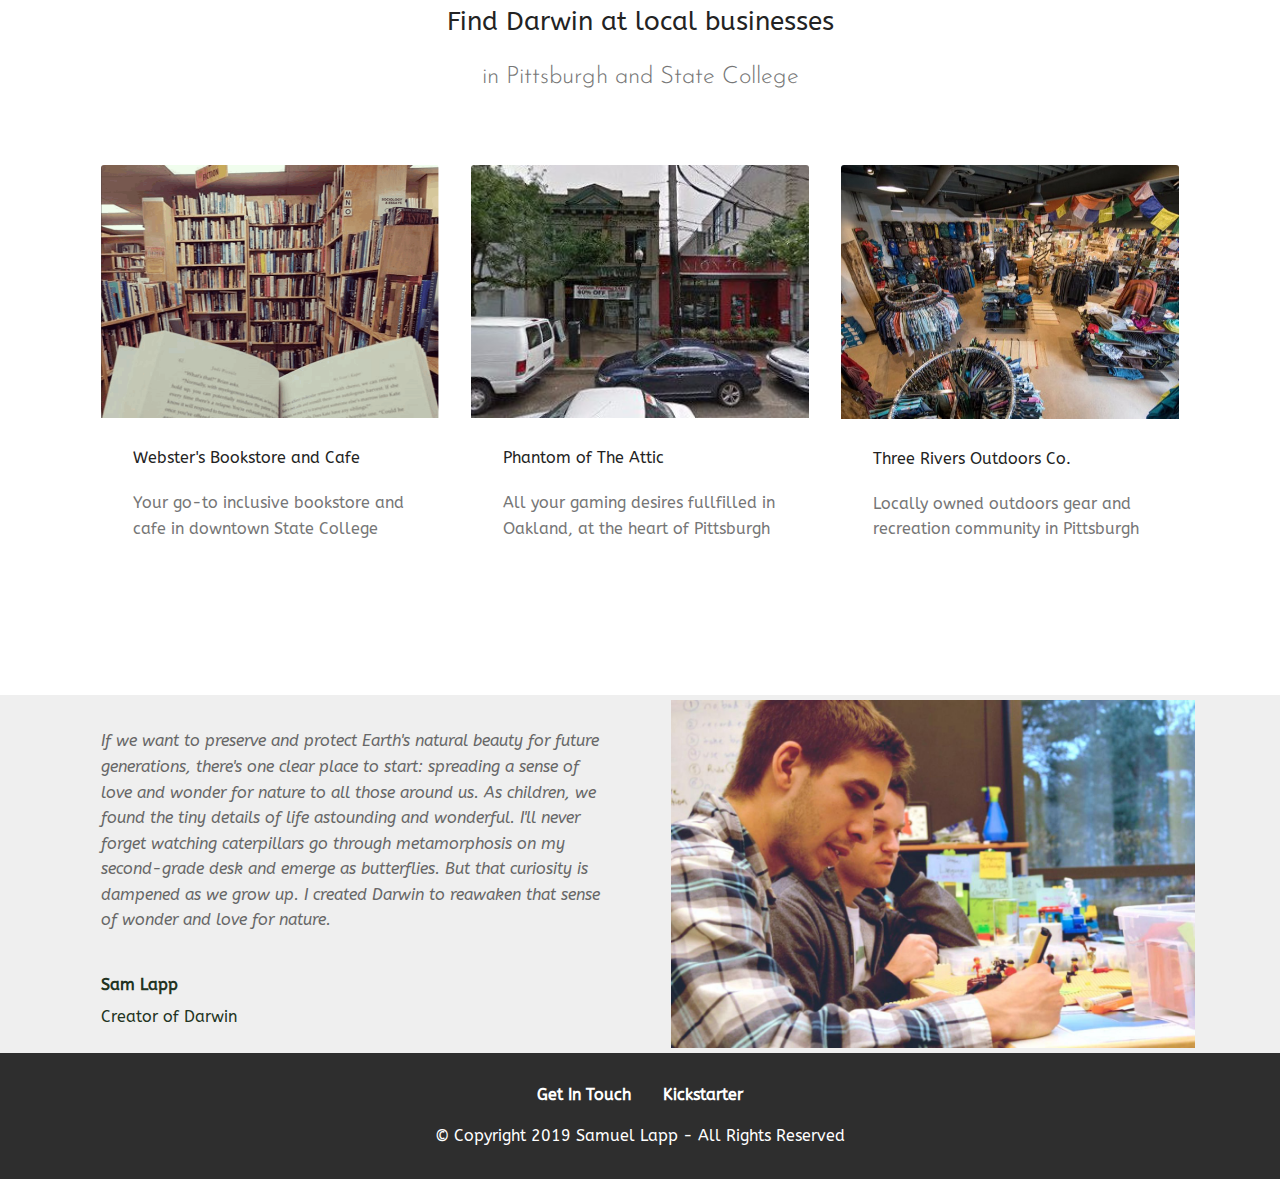
==== commit c317e3ab: "create github pages" ====
--- a/index.html
+++ b/index.html
@@ -45,7 +45,7 @@
         <div class="menu-logo">
             <div class="navbar-brand">
                 <span class="navbar-logo">
-                    <a href="https://mobirise.com">
+                    <a href="index.html">
                          <img src="assets/images/icon.svg" alt="Mobirise" title="" style="height: 3.8rem;">
                     </a>
                 </span>
@@ -65,7 +65,7 @@
     </nav>
 </section>
 
-<section class="engine"><a href="https://mobirise.info/f">simple web maker</a></section><section class="cid-qTkA127IK8 mbr-fullscreen mbr-parallax-background" id="header2-1">
+<section class="engine"><a href="https://mobirise.info/s">free bootstrap theme</a></section><section class="cid-qTkA127IK8 mbr-fullscreen mbr-parallax-background" id="header2-1">
 
     
 
@@ -101,7 +101,7 @@
 
     
 
-    <div class="full-screen"><div class="mbr-slider slide carousel" data-pause="true" data-keyboard="false" data-ride="carousel" data-interval="3000"><ol class="carousel-indicators"><li data-app-prevent-settings="" data-target="#slider1-3" data-slide-to="0"></li><li data-app-prevent-settings="" data-target="#slider1-3" data-slide-to="1"></li><li data-app-prevent-settings="" data-target="#slider1-3" data-slide-to="2"></li><li data-app-prevent-settings="" data-target="#slider1-3" class=" active" data-slide-to="3"></li><li data-app-prevent-settings="" data-target="#slider1-3" data-slide-to="4"></li></ol><div class="carousel-inner" role="listbox"><div class="carousel-item slider-fullscreen-image" data-bg-video-slide="false" style="background-image: url(assets/images/20190607-164548-2000x1125.jpg);"><div class="container container-slide"><div class="image_wrapper"><img src="assets/images/20190607-164548-2000x1125.jpg"><div class="carousel-caption justify-content-center"><div class="col-10 align-right"></div></div></div></div></div><div class="carousel-item slider-fullscreen-image" data-bg-video-slide="false" style="background-image: url(assets/images/editedbox-2000x1125.jpg);"><div class="container container-slide"><div class="image_wrapper"><img src="assets/images/editedbox-2000x1125.jpg"><div class="carousel-caption justify-content-center"><div class="col-10 align-right"></div></div></div></div></div><div class="carousel-item slider-fullscreen-image" data-bg-video-slide="false" style="background-image: url(assets/images/reversedtable-2000x1125.jpg);"><div class="container container-slide"><div class="image_wrapper"><img src="assets/images/reversedtable-2000x1125.jpg"><div class="carousel-caption justify-content-center"><div class="col-10 align-left"></div></div></div></div></div><div class="carousel-item slider-fullscreen-image active" data-bg-video-slide="false" style="background-image: url(assets/images/row-1-2000x1099.jpg);"><div class="container container-slide"><div class="image_wrapper"><img src="assets/images/row-1-2000x1099.jpg"><div class="carousel-caption justify-content-center"><div class="col-10 align-right"></div></div></div></div></div><div class="carousel-item slider-fullscreen-image" data-bg-video-slide="false" style="background-image: url(assets/images/reverstedresources-2000x1125.jpg);"><div class="container container-slide"><div class="image_wrapper"><img src="assets/images/reverstedresources-2000x1125.jpg"><div class="carousel-caption justify-content-center"><div class="col-10 align-center"></div></div></div></div></div></div><a data-app-prevent-settings="" class="carousel-control carousel-control-prev" role="button" data-slide="prev" href="#slider1-3"><span aria-hidden="true" class="mbri-left mbr-iconfont"></span><span class="sr-only">Previous</span></a><a data-app-prevent-settings="" class="carousel-control carousel-control-next" role="button" data-slide="next" href="#slider1-3"><span aria-hidden="true" class="mbri-right mbr-iconfont"></span><span class="sr-only">Next</span></a></div></div>
+    <div class="full-screen"><div class="mbr-slider slide carousel" data-pause="true" data-keyboard="false" data-ride="carousel" data-interval="2000"><ol class="carousel-indicators"><li data-app-prevent-settings="" data-target="#slider1-3" data-slide-to="0"></li><li data-app-prevent-settings="" data-target="#slider1-3" data-slide-to="1"></li><li data-app-prevent-settings="" data-target="#slider1-3" data-slide-to="2"></li><li data-app-prevent-settings="" data-target="#slider1-3" class=" active" data-slide-to="3"></li><li data-app-prevent-settings="" data-target="#slider1-3" data-slide-to="4"></li></ol><div class="carousel-inner" role="listbox"><div class="carousel-item slider-fullscreen-image" data-bg-video-slide="false" style="background-image: url(assets/images/20190607-164548-2000x1125.jpg);"><div class="container container-slide"><div class="image_wrapper"><img src="assets/images/20190607-164548-2000x1125.jpg"><div class="carousel-caption justify-content-center"><div class="col-10 align-right"></div></div></div></div></div><div class="carousel-item slider-fullscreen-image" data-bg-video-slide="false" style="background-image: url(assets/images/editedbox-2000x1125.jpg);"><div class="container container-slide"><div class="image_wrapper"><img src="assets/images/editedbox-2000x1125.jpg"><div class="carousel-caption justify-content-center"><div class="col-10 align-right"></div></div></div></div></div><div class="carousel-item slider-fullscreen-image" data-bg-video-slide="false" style="background-image: url(assets/images/reversedtable-2000x1125.jpg);"><div class="container container-slide"><div class="image_wrapper"><img src="assets/images/reversedtable-2000x1125.jpg"><div class="carousel-caption justify-content-center"><div class="col-10 align-left"></div></div></div></div></div><div class="carousel-item slider-fullscreen-image active" data-bg-video-slide="false" style="background-image: url(assets/images/row-1-2000x1099.jpg);"><div class="container container-slide"><div class="image_wrapper"><img src="assets/images/row-1-2000x1099.jpg"><div class="carousel-caption justify-content-center"><div class="col-10 align-right"></div></div></div></div></div><div class="carousel-item slider-fullscreen-image" data-bg-video-slide="false" style="background-image: url(assets/images/reverstedresources-2000x1125.jpg);"><div class="container container-slide"><div class="image_wrapper"><img src="assets/images/reverstedresources-2000x1125.jpg"><div class="carousel-caption justify-content-center"><div class="col-10 align-center"></div></div></div></div></div></div><a data-app-prevent-settings="" class="carousel-control carousel-control-prev" role="button" data-slide="prev" href="#slider1-3"><span aria-hidden="true" class="mbri-left mbr-iconfont"></span><span class="sr-only">Previous</span></a><a data-app-prevent-settings="" class="carousel-control carousel-control-next" role="button" data-slide="next" href="#slider1-3"><span aria-hidden="true" class="mbri-right mbr-iconfont"></span><span class="sr-only">Next</span></a></div></div>
 
 </section>
 
@@ -129,7 +129,7 @@
             <div class="mbr-text counter-container col-12 col-md-8 mbr-fonts-style display-7">
                 <ol>
                     <li><strong>Create a species<br></strong>Combine cards from a deck of 96 incredible adaptations to create a unique species that eats, survives predators, and reproduces.</li>
-                    <li><strong>Compete for Scarce Resources <br></strong>Resources are required to add new traits to your species. As the environment changes, resources you need might become scarce.</li><li><strong>Adapt to survive<br></strong><span style="font-size: 1rem;">As the environment changes, resources may become scarce or monopolized. Can you plot a path to survival?&nbsp;</span></li>
+                    <li><strong>Compete for Scarce Resources <br></strong>Resources are required to add new traits to your species. As the environment changes, resources you need might become scarce.</li><li><strong>Adapt to survive<br></strong><span style="font-size: 1rem;">There are many routes to victory, but none are easy. Can you plot a path to survival?&nbsp;</span></li>
                 </ol>
             </div>
         </div>
@@ -140,7 +140,7 @@
 
     
 
-    <div class="mbr-overlay" style="opacity: 0.3; background-color: rgb(193, 193, 193);">
+    <div class="mbr-overlay" style="opacity: 0.3; background-color: rgb(178, 204, 210);">
     </div>
 
     <div class="container">
